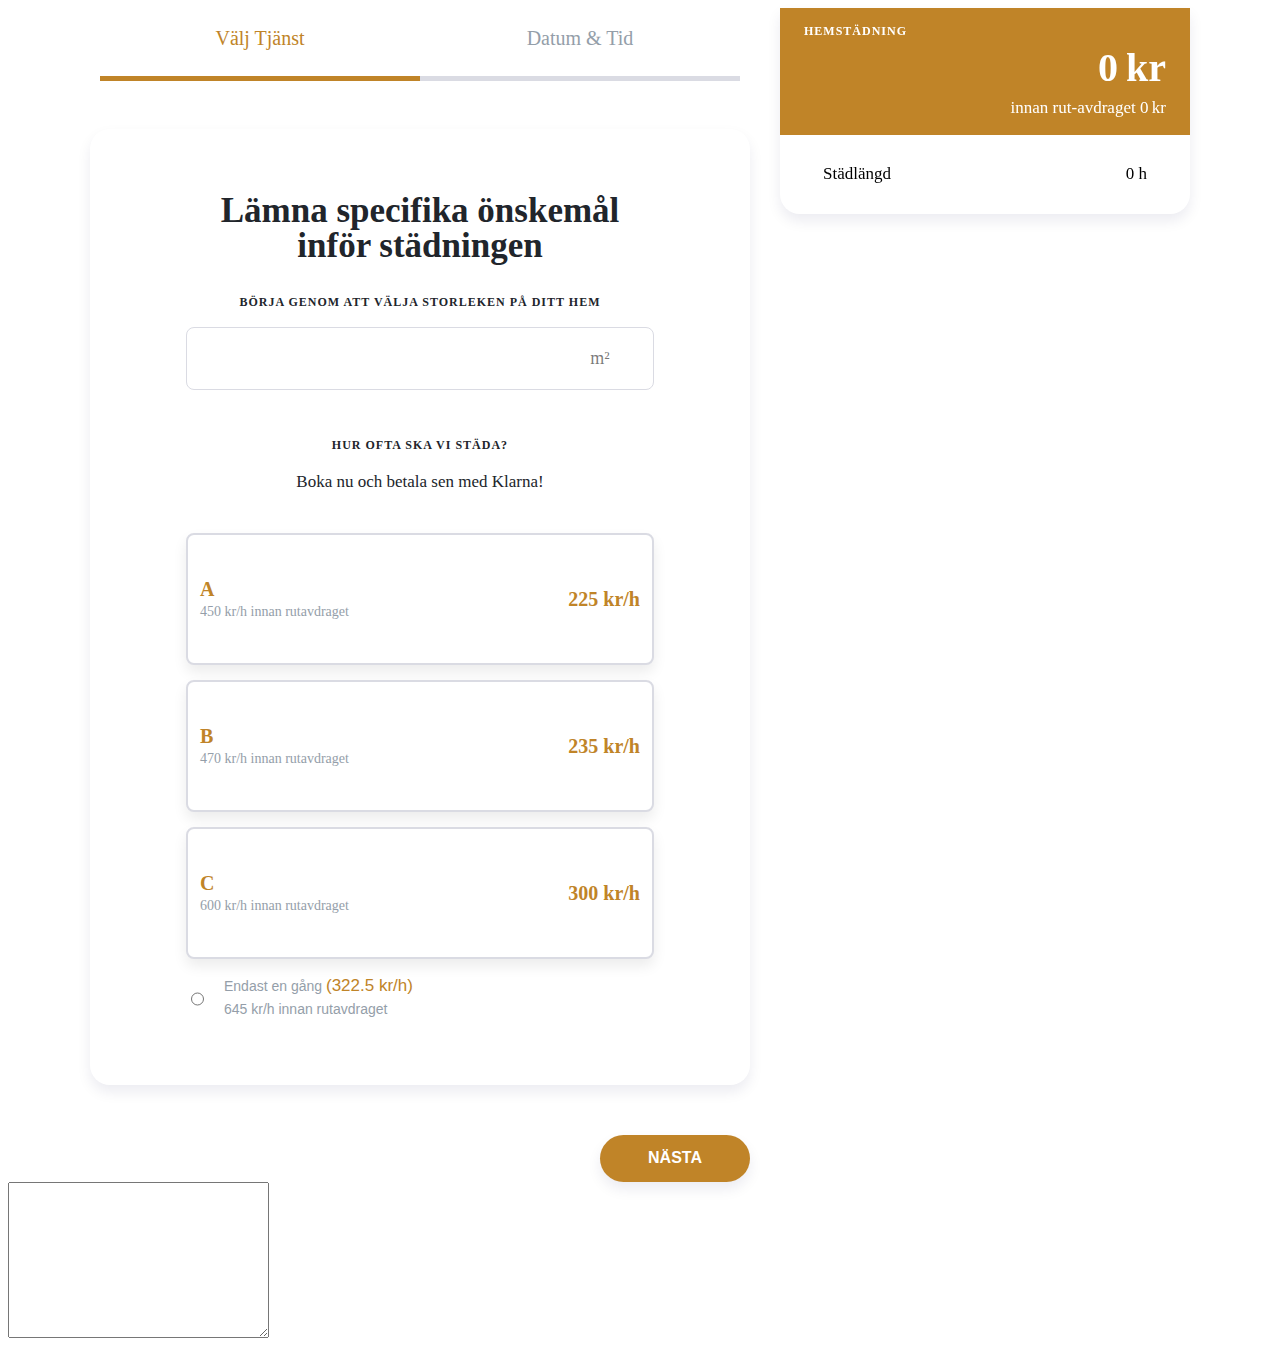
==== form.html @ 4c9d1852 "from submit" ====
<!doctype html>
<html lang="en">

<head>
    <meta charset="utf-8">
    <meta name="viewport" content="width=device-width, initial-scale=1">
    <title>Bootstrap demo</title>
    <link rel="stylesheet" href="style.css">
    
</head>

<body class="">
    <div class="multistepFormContainer">
        <div class="formContainer">
            <div class="containerLeft">
                <div class="buttons">
                    <ul class="button-list">
                        <li class="step_one activeButton">Välj Tjänst</li>
                        <li class="step_two">Datum & Tid</li>
                    </ul>
                </div>
                <div class="boxContainer" data-step=1>
                    <!-- NOTE first step  -->
                    <div class="mainContainer ">

                        <div class="title">
                            <h2>Lämna specifika önskemål inför städningen</h2>
                            <p>BÖRJA GENOM ATT VÄLJA STORLEKEN PÅ DITT HEM</p>
                        </div>
                        <div class="inputFieldArea form_fields">
                            <input type="text">
                            <div class="mesurementContainer">m²</div>
                        </div>
                        <div class="cleaningDurationFieldsContainer hidden">
                            <div class="title">
                                <p>BÖRJA GENOM ATT VÄLJA STORLEKEN PÅ DITT HEM</p>
                            </div>
                            <div class="inputSelectFieldArea">
                                <select class="cleaningDurationForm" aria-invalid="false" id="duration">
                                    <option value="" disabled=""></option>
                                    <option value="4.5">4.5 timmar (rekommendation)</option>
                                    <option value="5">5 timmar</option>
                                    <option value="5.5">5.5 timmar</option>
                                    <option value="6">6 timmar</option>
                                    <option value="6.5">6.5 timmar</option>
                                    <option value="7">7 timmar</option>
                                    <option value="7.5">7.5 timmar</option>
                                    <option value="8">8 timmar</option>
                                </select>
                                <img class="formSelectFieldArrow" src="https://www.drott24.se/wp-content/uploads/2022/06/down-arrow.svg" alt="">
                            </div>
                        </div>
                        <div class="hurText">
                            <p>HUR OFTA SKA VI STÄDA?</p>
                        </div>
                        <div class="bokaText">
                            <p>Boka nu och betala sen med Klarna!</p>
                        </div>
                        <div class="cardContainer service__Card--Container">
                            <!-- <div class="card active">
                                <div class="left">
                                    <p class="title">Varje vecka</p>
                                    <p class="subtitle">510 kr/h innan rutavdraget</p>
                                </div>
                                <div class="right">
                                    <div class="cardPrice">255 kr/h</div>
                                </div>
                            </div>
                            <div class="card">
                                <div class="left">
                                    <p class="title">Varje vecka</p>
                                    <p class="subtitle">510 kr/h innan rutavdraget</p>
                                </div>
                                <div class="right">
                                    <div class="cardPrice">255 kr/h</div>
                                </div>
                            </div>
                            <div class="card">
                                <div class="left">
                                    <p class="title">Varje vecka</p>
                                    <p class="subtitle">510 kr/h innan rutavdraget</p>
                                </div>
                                <div class="right">
                                    <div class="cardPrice">255 kr/h</div>
                                </div>
                            </div>
                            <div class="checkBoxContainer card">
                                <input type="radio" name="onetimeonly" id="one">
                                <label for="one">Endast en gång (322.5 kr/h)<br><span>645 kr/h innan rutavdraget</span></label>
                            </div> -->
                        </div>
                        
                        <div class="oneTileServiceContainer hidden extra__service--wrapper">
                            <p>
                            Vi rekommenderar regelbunden städning. Vid regelbunden städning kan vi boka in dig med samma städare varje gång.
                            </p>
                            <div class="additionalService">
                                <div class="title">
                                    <div class="hurText">
                                        <p>HUR OFTA SKA VI STÄDA?</p>
                                    </div>
                                    <div class="bokaText">
                                        <p>Boka nu och betala sen med Klarna!</p>
                                    </div>
                                </div>
                                <div class="additionServiceCardContainer">
                                <!-- <div class="card">
                                    <div class="left">
                                        <p class="title">Varje vecka</p>
                                        <p class="subtitle">510 kr/h innan rutavdraget</p>
                                    </div>
                                    <div class="right">
                                        <div class="cardImageContainer">
                                            <img src="freez.svg" alt="">
                                        </div>
                                    </div>
                                    <div class="cardActiveTikMarkContainer hidden">
                                        <img src="tikmark.svg" alt="">
                                    </div>
                                </div> -->
                                </div>
    
                            </div>
                        </div>
                    
                    
                    
                    </div>
                    <!-- NOTE Second Step Form  -->
                    <div class="second--mainContainer hidden">
                        <div class="title">
                            <h2>Var ska vi städa? </h2>
                        </div>
                        <div class="address--container form_fields">
                            <div class="address">
                                <input type="text" class="addressinput" placeholder="Street Address">
                            </div>
                            <div class="postcodeContainer">
                                <input type="text" class="postcode"  placeholder="Post Code" >
                                
                            </div>
                        </div>
                        <div class="petsContainer">
                            <div class="checkboxForPet form_fields">
                                <div class="checkBoxContainer pet--checkbox__conatainer ">
                                    <input type="checkbox" name="pet" id="pet">
                                    <label for="pet">Husdjur finns i hemmet</span></label>
                                </div>
                                <div class="petList hidden">
                                    <div class="subtitle">
                                        <p>Vilket typ av djur? Så att vi kan välja ut en städare som inte är allergisk.</p>
                                    </div>
                                    <div class="checkBoxContainer cat--class form_fields">
                                        <input type="checkbox" name="cat" id="cat">
                                        <label for="cat">Katt</span></label>
                                    </div>
                                    <div class="checkBoxContainer dog--class form_fields">
                                        <input type="checkbox" name="dog" id="dog">
                                        <label for="dog">Hund</span></label>
                                    </div>
                                    <div class="checkBoxContainer otherpet--class form_fields">
                                        <input type="checkbox" name="otehrpet" id="otherpet">
                                        <label for="otherpet">Annat djur</span></label>
                                    </div>
                                </div>
                            </div>
                            <div class="btn">
                                <button class="submit-pet" disabled>Visa tillgänglighet</button>
                            </div>
                            <div class="errMessage"></div>
                        </div>
                    </div>

                    <!-- //NOTE ending point -->
                </div>
                <div class="containerCardStyle second--mainContainer__second hidden">
                    <div class="second--mainContainer ">
                        <div class="title">
                            <h2>När kan vi städa? </h2>
                            <p>Inget inlåsningsavtal – inget åtagande!</p>
                        </div>
                        <div class="correctDateTimeWarningBoard">
                            <div class="icon">
                                
                            </div>
                            <p class="bodyText">Vi behöver din adress först – ta reda på när vi är i ditt område.</p>
                        </div>
                        <div class="inputFieldsForDateTimeWrapper form_fields hidden">
                            <div class="inputSelectFieldArea">
                                <select class="for_date" aria-invalid="false" id="duration">
                                    <option value="" disabled selected>Välj Datum</option>
                                    <option value="saterday">lördag</option>
                                    <option value="sunday">söndag</option>
                                    <option value="monday">måndag</option>
                                    <option value="tuesday">tisdag</option>
                                    <option value="wednesday">onsdag</option>
                                    <option value="thusday">torsdag</option>
                                    <option value="friday">fredag</option>
                                </select>
                                <img class="formSelectFieldArrow" src="https://www.drott24.se/wp-content/uploads/2022/06/down-arrow.svg" alt="">
                            </div>
                            <div class="inputSelectFieldArea">
                                <select class="for_time" aria-invalid="false" id="duration">
                                    <option value="" disabled selected>Välj tid</option>
                                    <option value="am">AM</option>
                                    <option value="pm">PM</option>
                                </select>
                                <img class="formSelectFieldArrow" src="https://www.drott24.se/wp-content/uploads/2022/06/down-arrow.svg" alt="">
                            </div>
                        </div>
                    </div>
                </div>

                <div class="containerCardStyle second--mainContainer__third hidden">
                    <div class="second--mainContainer ">
                        <div class="title">
                            <h2>Nästan där... </h2>
                            <p>Vårt engagerade kundvårdsteam är alltid här för att hjälpa och kommer att se till att du är 100 % nöjd!</p>
                        </div>
                        <div class="inputFieldsWrapper form_fields">
                            <input class="form_firstName" type="text" placeholder="Förnamn">
                            <input class="form_lastName" type="text" placeholder="Efternamn">
                            <input class="form_email" type="text" placeholder="E-post">
                            <input class="form_phone" type="text" placeholder="Telefon">
                            <input class="form_personalIdentity" type="text" placeholder="Personnummer">
                        </div>
                        <div class="summeryBox">
                           
                        </div>
                    </div>
                </div>

                <div class="previousNextButtonContainer">
                    <div class="previous">
                        <button class="previous"></button>
                    </div>
                    <div class="next">
                        <button class="next"></button>
                    </div>
                </div>
                
            </div>
            <div class="containerRight">
                <div class="card-container">
                    <div class="top-area">
                        <div class="firstText">
                            <h6>HEMSTÄDNING</h6>
                        </div>
                        <div class="secondText">
                            <h2><span class="total__price--main">0</span> kr</h2>
                        </div>
                        <div class="thirdText">
                            <p>innan rut-avdraget
                                <span class="boldText"><span class="total__price--old">0</span> kr</span>
                            </p>
                        </div>
                    </div>
                    <div class="bottom-area">
                        <div class="left">
                            <table>
                                <tbody>
                                    <tr class="header-row serviceCardTitleRow">
                                        <td>
                                            <p class="title">Städlängd</p>
                                        </td>
                                        <td>
                                            <p class="hour">0 h</p>
                                        </td>
                                    </tr>
                                    <tr class="extraFeatureRow hidden">
                                        <td>
                                            <span class="iconContainer">+</span><span class="textContainer">+ <span class="extraMinuteValuePreview">30</span> min extra</span><span class="queryText">?</span>
                                        </td>
                                        <td></td>
                                    </tr>
                                    <tr class="extraFeatureRowsecond hidden">
                                        <td>
                                            <span class="iconContainer">+</span><span class="textContainer">Städmaterial</span><span class="queryText">?</span>
                                        </td>
                                        <td></td>
                                    </tr>
                                    <tr class="userInfoPreview hidden">
                                        <td>
                                            <span class="iconContainer">
                                                <div class="icon">
                                                   
                                                </div>
                                            </span>
                                            <span class="infoContainer"> 
                                                <span class="userNamePreview"> 
                                                    <span class="p_firstName"></span>
                                                    <span class="p_lastName"></span>
                                                </span>
                                                <span class="p_email"></span>
                                                <span class="p_phone"></span>
                                                <span class="p_personalIdentity"></span>
                                            </span> 
                                        </td>
                                        <td></td>
                                    </tr>
                                    <tr class="dateTimePreview hidden">
                                        <td>
                                            <span class="iconContainer">+</span>
                                            <span class="dateTimerContainer"> 
                                                    <span class="p_date"></span>
                                                    <span class="p_time"></span>
                                            </span> 
                                        </td>
                                        <td></td>
                                    </tr>
                                    <tr class="addressListPreview hidden">
                                        <td>
                                            <span class="iconContainer">
                                                <div class="icon">
                                                    
                                                </div>
                                            </span>
                                            <span class="addressPreview">  </span> , 
                                            <span class="postcodePreview">  </span>
                                        </td>
                                        <td></td>
                                    </tr>
                                    <tr class="petListRow hidden">
                                        <td>
                                            <span class="iconContainer">
                                                <div class="icon">
                                                    
                                                </div>
                                            </span> 
                                            <span class="catName hidden"> katt </span> 
                                            <span class="dogName hidden"> hund </span> 
                                            <span class="otherpetName hidden"> annat husdjur </span>
                                        </td>
                                        <td></td>
                                    </tr>
                                </tbody>
                            </table>  
                        </div>
                        <div class="right">
                        </div>
                    </div>
                    <div class="bottom-bottom-area hidden">
                        <table>
                            <tbody>
                                <tr class="rowOne tableTitle ">
                                    <td class="bottom_area_regular_summery--title">Städning 510 kr/h × 0.5 h</td>
                                    <td><span class="bottom_area_regular_summery--price">255</span> kr</td>
                                </tr>
                                <tr class="rowTwo tableTitle">
                                    <td >Svanenmärkta rengöringsmedel</td>
                                    <td><span class="eco-friendly-cleaning-supplies">39</span> kr</td>
                                </tr>
                                <tr class="rowThree summery">
                                    <td><a href="#">Innan RUT-avdraget</a></td>
                                    <td><span class="bottom_area_regular_summery--priceWithCharge"></span> kr</td>
                                </tr>
                                <tr class="rowFourth">
                                    <td>TOTALT</td>
                                    <td><span class="bottom_area_current_summery--priceWithCharge"></span> kr</td>
                                </tr>
                            </tbody>
                        </table>
                    </div>
                </div>
            </div>
        </div>
        <textarea class="finalAllDataArea" name="" id="" cols="30" rows="10"></textarea>
    </div>

    <!-- //NOTE Load JS -->

    <script  src="script.js"></script>
</body>

</html>
---- style.css ----
:focus-visible {
    outline: transparent auto 0px;
}
.hidden{
    display: none !important;
}
button.submit-pet:disabled {
    background: #ccc !important;
}
table{
    width: 100%;
}
td {
    display: flex;
    align-items: center;
}
tr {
    display: flex;
    justify-content: space-between;
}
form.heading--Search_Form {
    display: flex;
    max-width: 600px;
    align-items: center;
    border: 1px solid #ccc;
    padding: 5px;
    border-radius: 100px;
    margin: auto;
}
.heading--Search_Form .inputFieldArea {
    padding: 0;
    margin: 0;
    border-radius: 0;
    border: transparent;
}
.input-area-measurement.inputFieldArea {
    border-right: 1px solid;
}


.formContainer {
    display: flex;
    max-width: 1120px;
    margin: auto;
    justify-content: center;
    flex-wrap: wrap;
    column-gap: 30px;
}
.formContainer>div:nth-child(2) {
    width: 410px;
        position: -webkit-sticky !important;
        position: sticky !important;
        top: 10px;
}
.containerLeft {
    width: 660px;
}
.form_fields input[type=text]{
    width: 80%;
}
.containerCardStyle,.boxContainer {
    border-radius: 20px;
    padding-top: clamp(32px, calc(2rem + ((1vw - 4.14px) * 4.5326)), 64px) ;
    padding-bottom: clamp(32px, calc(2rem + ((1vw - 4.14px) * 4.5326)), 64px) ;
    padding-left:  clamp(48px, calc(3rem + ((1vw - 4.14px) * 6.7989)), 96px);
    padding-right: clamp(48px, calc(3rem + ((1vw - 4.14px) * 6.7989)), 96px);
    margin-top: 32px;
    background-color: rgb(255, 255, 255);
    color: rgb(33, 37, 43);
    transition: box-shadow 300ms cubic-bezier(0.4, 0, 0.2, 1) 0ms;
    box-shadow: rgba(0, 5, 82, 0.08) 0px 7px 14px 0px;
}

/* boxContainer title h2  */
.boxContainer .title h2 {
    padding-bottom: 32px;
    margin: 0px;
    font-size: clamp(25px, calc(1.5625rem + ((1vw - 4.14px) * 1.4164)), 35px);
    font-weight: 900;
    line-height: 1;
    font-family: 'Playfair Display','Georgia',"Times New Roman";
    text-align: center;
    color: inherit;
    transition: all 0.15s ease 0s;
}


/* .box-container .title p  */
.boxContainer .title p {
    margin: 0px;
    font-size: clamp(10px, calc(0.625rem + ((1vw - 4.14px) * 0.2833)), 12px);
    font-weight: 900;
    line-height: 1.33;
    letter-spacing: 1px;
    text-transform: uppercase;
    font-family: 'Playfair Display','Georgia',"Times New Roman";
    text-align: center;
    display: block;
    padding-bottom: 16px;
}

.inputFieldArea {
    width: 100%;
    font-size:clamp(14px, calc(0.875rem + ((1vw - 4.14px) * 0.8499)), 20px);
    line-height: 1.4375em;
    font-family: 'Playfair Display','Georgia',"Times New Roman";
    font-weight: 400;
    color: rgb(33, 37, 43);
    box-sizing: border-box;
    cursor: text;
    display: inline-flex;
    -webkit-box-align: center;
    align-items: center;
    position: relative;
    transition: background-color 200ms cubic-bezier(0, 0, 0.2, 1) 0ms;
    padding-right: 12px;
    background-color: rgb(255, 255, 255);
    border: 1px solid rgb(218, 219, 227);
    border-radius: 8px;
    margin-bottom: 48px;
}
.form_fields input{
    background-color: rgb(255, 255, 255);
    border: 1px solid rgb(218, 219, 227);
    border-radius: 8px;
    letter-spacing: inherit;
    color: currentcolor;
    box-sizing: content-box;
    background: none;
    height: 1.4375em;
    margin: 0px;
    -webkit-tap-highlight-color: transparent;
    display: block;
    animation-name: mui-auto-fill-cancel;
    animation-duration: 10ms;
    padding: 25px 0px 8px 12px;
    padding: 16px;
    font-size:clamp(14px, calc(0.875rem + ((1vw - 4.14px) * 0.8499)), 20px);   
    margin-bottom: 10px; 
}
.checkBoxContainer.pet--checkbox__conatainer {
    display: flex;
    align-items: center;
}
.checkBoxContainer.pet--checkbox__conatainer input{
    margin-bottom: 0;
}
.checkboxForPet.form_fields {
    background-color: rgb(240, 241, 244);
    border-radius: 8px;
    margin-bottom: 24px;
    padding: 8px 16px;
}
.checkBoxContainer.form_fields {
    display: flex;
    align-items: center;
}
.address--container.form_fields {
    display: flex;
    column-gap: 20px;
}
.correctDateTimeWarningBoard {
    background-color: rgb(233, 245, 249);
    text-align: center;
    border-radius: 20px;
    padding-top: 32px;
    padding-bottom: 32px;
}
.title h2 {
    margin: 0px;
    font-size: clamp(25px, calc(1.5625rem + ((1vw - 4.14px) * 1.4164)), 35px);
    font-weight: 900;
    line-height: 1;
    text-align: center;
    color: inherit;
    transition: all 0.15s ease 0s;
}
.title p {
    margin: 0px;
    font-size: clamp(12px, calc(0.75rem + ((1vw - 4.14px) * 0.7082)), 17px);
    line-height: 1.41;
    font-family: "Nunito Sans", Helvetica, sans-serif;
    font-weight: 400;
    margin-top: 20px;
    text-align: center;
    padding-bottom: 24px;
}
.inputFieldsWrapper.form_fields {
    display: flex;
    flex-wrap: wrap;
    justify-content: space-between;
}
 .previousNextButtonContainer div.previous {
     justify-content: start;
 }
.inputFieldsWrapper.form_fields input{
    width: 100%;
}
.inputFieldsWrapper.form_fields input.form_firstName {
    width: 40%;
}
 .inputFieldsWrapper.form_fields input.form_lastName {
    width: 40%;
}
.inputFieldArea input {
    font: inherit;
    letter-spacing: inherit;
    color: currentcolor;
    border: 0px;
    box-sizing: content-box;
    background: none;
    height: 1.4375em;
    margin: 0px;
    -webkit-tap-highlight-color: transparent;
    display: block;
    min-width: 0px;
    width: 100%;
    animation-name: mui-auto-fill-cancel;
    animation-duration: 10ms;
    padding: 25px 0px 8px 12px;
    padding: 16px;
    font-size:clamp(14px, calc(0.875rem + ((1vw - 4.14px) * 0.8499)), 20px);

}
.mesurementContainer {
    display: flex;
    height: 0.01em;
    max-height: 2em;
    -webkit-box-align: center;
    align-items: center;
    white-space: nowrap;
    color: rgba(0, 0, 0, 0.54);
    margin-left: 8px;
    pointer-events: none;
    margin-top: 0px !important;
    font-size: 18px;
}

/* .hurText p  */
.hurText p {
    margin: 0px;
    font-size: clamp(10px, calc(0.625rem + ((1vw - 4.14px) * 0.2833)), 12px);
    font-weight: 900;
    line-height: 1.33;
    letter-spacing: 1px;
    text-transform: uppercase;
    font-family: 'Playfair Display','Georgia',"Times New Roman";
    text-align: center;
    padding-bottom: 16px;
}

.bokaText p {
    margin: 0px;
    font-size: clamp(12px, calc(0.75rem + ((1vw - 4.14px) * 0.7082)), 17px);
    line-height: 1.41;
    font-family: 'Playfair Display','Georgia',"Times New Roman";
    font-weight: 400;
    text-align: center;
    padding-bottom: 24px;
}

.additionServiceCardContainer .card,.cardContainer .card:not(.checkBoxContainer) {
    position: relative;
    display: flex;
    -webkit-box-pack: justify;
    justify-content: space-between;
    -webkit-box-align: center;
    align-items: center;
    min-height: 104px;
    padding: 12px;
    border: 2px solid rgb(218, 219, 227);
    border-radius: 8px;
    box-shadow: rgb(0 0 0 / 8%) 0px 7px 14px 0px;
    cursor: pointer;
    background-color: rgb(255, 255, 255);
    margin: 15px 0;
    cursor: pointer;
}
.additionServiceCardContainer .card.active,.cardContainer .card.active:not(.checkBoxContainer) {
    
    border: 2px solid #C08428;
    box-shadow: rgba(0, 0, 0, 0.08) 0px 7px 14px 0px;
}
 .card p.title {
    margin: 0px;
    font-size:clamp(14px, calc(0.875rem + ((1vw - 4.14px) * 0.8499)), 20px);
    line-height: 1.4;
    font-family: 'Playfair Display','Georgia',"Times New Roman";
    color: #C08428;
    font-weight: 900;
}
.card p.subtitle {
    margin: 0px;
    font-size: clamp(12px, calc(0.75rem + ((1vw - 4.14px) * 0.2833)), 14px);
    line-height: 1.35;
    font-family: 'Playfair Display','Georgia',"Times New Roman";
    font-weight: 400;
    color: rgb(148, 158, 169);
}
.card .cardPrice {
    margin: 0px;
    font-size:clamp(14px, calc(0.875rem + ((1vw - 4.14px) * 0.8499)), 20px);
    line-height: 1.4;
    font-family: 'Playfair Display','Georgia',"Times New Roman";
    overflow: hidden;
    text-overflow: ellipsis;
    white-space: nowrap;
    color: #C08428;
    font-weight: 900;
}
.containerRight .card-container {
    border-radius: 0 0 20px 20px;
    background-color: rgb(255, 255, 255);
    box-shadow: rgba(0, 5, 82, 0.08) 0px 7px 14px 0px;
    margin-bottom: 32px;
    padding-bottom: 1px;
}
.containerRight .top-area {
    color: #fff;
    padding-top: 16px;
    padding-left: clamp(18px, calc(1.125rem + ((1vw - 4.14px) * 0.8499)), 24px);
    padding-right: clamp(18px, calc(1.125rem + ((1vw - 4.14px) * 0.8499)), 24px);
    pointer-events: all;
    padding-bottom: 15px;
    background-color: #C08428;
}
.firstText h6 {
    margin: 0px;
    font-size: clamp(10px, calc(0.625rem + ((1vw - 4.14px) * 0.2833)), 12px);
    font-weight: 900;
    line-height: 1.33;
    letter-spacing: 1px;
    text-transform: uppercase;
    font-family: 'Playfair Display','Georgia',"Times New Roman";
    color: inherit;
}
.secondText h2 {
    font-size: clamp(30px, calc(1.875rem + ((1vw - 4.14px) * 1.4164)), 40px);
    font-family: 'Playfair Display','Georgia',"Times New Roman";
    line-height: 1.4;
    text-align: end;
    margin: 0;
    color:white;
}
.thirdText p {
    text-align: end;
    margin: 0;
    margin: 0px;
    font-size: clamp(12px, calc(0.75rem + ((1vw - 4.14px) * 0.7082)), 17px);
    line-height: 1.41;
    font-family: 'Playfair Display','Georgia',"Times New Roman";
    font-weight: 400;
}

.bottom-area {
    margin-left: 40px;
    margin-right: 40px;
    margin-top: 24px;
    margin-bottom: 8px;
    padding-bottom: 8px;
}

.containerRight table td:nth-child(2){
    text-align: right;
}

.bottom-area p.title {
    margin: 0px;
    font-size: clamp(12px, calc(0.75rem + ((1vw - 4.14px) * 0.7082)), 17px);
    line-height: 1.41;
    font-family: 'Playfair Display','Georgia',"Times New Roman";
    font-weight: 400;
}
table p.hour {
    margin: 0px;
    font-size: clamp(12px, calc(0.75rem + ((1vw - 4.14px) * 0.7082)), 17px);
    line-height: 1.41;
    font-family: 'Playfair Display','Georgia',"Times New Roman";
    font-weight: 400;
}
span.textContainer {
    margin: 0px;
    font-size: clamp(12px, calc(0.75rem + ((1vw - 4.14px) * 0.7082)), 17px);
    line-height: 1.41;
    font-family: 'Playfair Display','Georgia',"Times New Roman";
    font-weight: 400;
    padding-left: 16px;
}
span.queryText {
    font-size: 9px;
    border: 1px solid #c7c7c7;
    height: 10px;
    width: 10px !important;
    color: #c7c7c7;
    margin-left: 5px;
    display: inline-block;
    text-align: center;
    border-radius: 50%;
}
tr.header-row {
    margin-bottom: 8px;
}
.bottom-bottom-area {
    margin-left: 12px;
    margin-right: 12px;
    margin-bottom: 10px;
    padding-left: 28px;
    padding-right: 28px;
    background-color: rgb(240, 241, 244);
    border-radius: 8px;
    padding-top: 24px;
    padding-bottom: 24px;
}
.tableTitle td{
    margin: 0px;
    font-size: clamp(12px, calc(0.75rem + ((1vw - 4.14px) * 0.2833)), 14px);
    line-height: 1.35;
    font-family: 'Playfair Display','Georgia',"Times New Roman";
    font-weight: 400;
}

tr.rowThree.summery {
    border-top: 1px solid rgb(223, 224, 231);
    margin-top: 16px;
    padding-top: 8px;
}
tr.rowThree td,tr.rowThree td a {
    margin: 0px;
    font-size: clamp(12px, calc(0.75rem + ((1vw - 4.14px) * 0.2833)), 14px);
    line-height: 1.35;
    font-family: 'Playfair Display','Georgia',"Times New Roman";
    font-weight: 400;
    color: rgb(148, 158, 169);
    text-decoration: underline rgba(148, 158, 169, 0.4);
}
tr.rowFourth td {
    margin: 0px;
    font-size: clamp(10px, calc(0.625rem + ((1vw - 4.14px) * 0.2833)), 12px);
    font-weight: 900;
    line-height: 1.33;
    letter-spacing: 1px;
    text-transform: uppercase;
    font-family: 'Playfair Display','Georgia',"Times New Roman";
}
tr.rowFourth {
    padding-top: 10px;
}
ul.button-list {
    padding: 0;
    list-style: none;
    display: flex;
    justify-content: space-between;
}
ul.button-list li.activeButton {
    margin: 0px;
    font-size:clamp(14px, calc(0.875rem + ((1vw - 4.14px) * 0.8499)), 20px);
    line-height: 1.4;
    font-family: 'Playfair Display','Georgia',"Times New Roman";
    font-weight: 400;
    color: #C08428;
    border-bottom-color:#C08428;
}
ul.button-list li {
    margin: 0px;
    font-size:clamp(14px, calc(0.875rem + ((1vw - 4.14px) * 0.8499)), 20px);
    line-height: 1.4;
    font-family: 'Playfair Display','Georgia',"Times New Roman";
    font-weight: 400;
    color: rgb(148, 158, 169);
    padding-bottom: 24px;
    border-bottom: 5px solid #dadbe3;
    width: 100%;
    text-align: center;
}
.buttons {
    margin: auto 10px 48px;
}

select#duration option {
    background-color: rgb(255, 255, 255);
    color: #21252b;
    padding-left: 16px;
}
select#duration {
    color: #21252b;
    font-size:clamp(14px, calc(0.875rem + ((1vw - 4.14px) * 0.8499)), 20px);
    padding-left: 16px;
    appearance: none;
    user-select: none;
    border-radius: 0px;
    cursor: pointer;
    color: currentcolor;
    border: 0px;
    box-sizing: content-box;
    background: none;
    height: 1.4375em;
    margin: 0px;
    -webkit-tap-highlight-color: transparent;
    display: block;
    min-width: 0px;
    width: 100%;
    animation-name: mui-auto-fill-cancel;
    animation-duration: 10ms;
    padding: 16px 32px 16px 16px;
    font-family: 'Playfair Display','Georgia',"Times New Roman";
}
.inputSelectFieldArea {
    font-size:clamp(14px, calc(0.875rem + ((1vw - 4.14px) * 0.8499)), 20px);
    line-height: 1.4375em;
    font-family: 'Playfair Display','Georgia',"Times New Roman";
    font-weight: 400;
    color: rgb(33, 37, 43);
    box-sizing: border-box;
    cursor: text;
    display: inline-flex;
    -webkit-box-align: center;
    align-items: center;
    position: relative;
    transition: background-color 200ms cubic-bezier(0, 0, 0.2, 1) 0ms;
    background-color: rgb(255, 255, 255);
    border: 1px solid rgb(218, 219, 227);
    border-radius: 8px;
    width: 100%;
    margin-bottom: 48px;
}
 img.formSelectFieldArrow {
    user-select: none;
    width: 1em;
    height: 1em;
    display: inline-block;
    fill: currentcolor;
    flex-shrink: 0;
    transition: fill 200ms cubic-bezier(0.4, 0, 0.2, 1) 0ms;
    position: absolute;
    right: 7px;
    top: calc(50% - 0.5em);
    pointer-events: none;
    color: rgba(0, 0, 0, 0.54);
}
.cardImageContainer img{
        display: flex;
            -webkit-box-align: center;
            align-items: center;
            -webkit-box-pack: center;
            justify-content: center;
            flex: 0 0 80px;
            width: 80px;
            height: 80px;
            border-radius: 10px;
            background-color: rgb(179, 227, 242);
            padding: 0px;
}
.cardActiveTikMarkContainer {
    position: absolute;
    color: white;
    top: 16px;
    right: 3px;
}
.checkBoxContainer {
    display: flex;

}
.checkBoxContainer input {
    margin-right: 20px;
}
.checkBoxContainer label {
    font-size: clamp(12px, calc(0.75rem + ((1vw - 4.14px) * 0.7082)), 17px);
    color: #C08428;
    margin: 0px;
    line-height: 1.4;
    font-family: "Nunito Sans", Helvetica, sans-serif;
    font-weight: 400;
    cursor: pointer;
}
.checkBoxContainer label span{
    margin: 0px;
    font-size: clamp(12px, calc(0.75rem + ((1vw - 4.14px) * 0.2833)), 14px);
    line-height: 1.35;
    font-family: "Nunito Sans", Helvetica, sans-serif;
    font-weight: 400;
    color: rgb(148, 158, 169);
}
.oneTileServiceContainer p {
    margin: 0px;
    font-size: clamp(12px, calc(0.75rem + ((1vw - 4.14px) * 0.7082)), 17px);
    line-height: 1.41;
    font-family: "Nunito Sans", Helvetica, sans-serif;
    font-weight: 400;
    padding:16px 0 15px;
}
.previousNextButtonContainer{
    padding-top: 50px;
    display: flex;
}
.previousNextButtonContainer div{
    width: 50%;
    display: flex;
    justify-content: end;
}
form.heading--Search_Form button ,.formContainer button {
    display: inline-flex;
    -webkit-box-align: center;
    align-items: center;
    -webkit-box-pack: center;
    justify-content: center;
    box-sizing: border-box;
    -webkit-tap-highlight-color: transparent;
    outline: 0px;
    border: 0px;
    margin: 0px;
    cursor: pointer;
    user-select: none;
    vertical-align: middle;
    appearance: none;
    text-decoration: none;
    font-weight: 900;
    line-height: 1.4;
    text-transform: none;
    font-family: "Nunito Sans", Helvetica, sans-serif;
    font-size: clamp(12px, calc(0.75rem + ((1vw - 4.14px) * 0.5666)), 16px);
    transition: background-color 250ms cubic-bezier(0.4, 0, 0.2, 1) 0ms, box-shadow 250ms cubic-bezier(0.4, 0, 0.2, 1) 0ms, border-color 250ms cubic-bezier(0.4, 0, 0.2, 1) 0ms, color 250ms cubic-bezier(0.4, 0, 0.2, 1) 0ms;
    box-shadow: rgba(0, 5, 82, 0.08) 0px 7px 14px 0px;
    width: 150px;
    color: rgb(255, 255, 255);
    background-color: #C08428;
    position: relative;
    border-radius: 200px;
    white-space: nowrap;
    padding: 12px 28px;
    min-width: 112px;
}
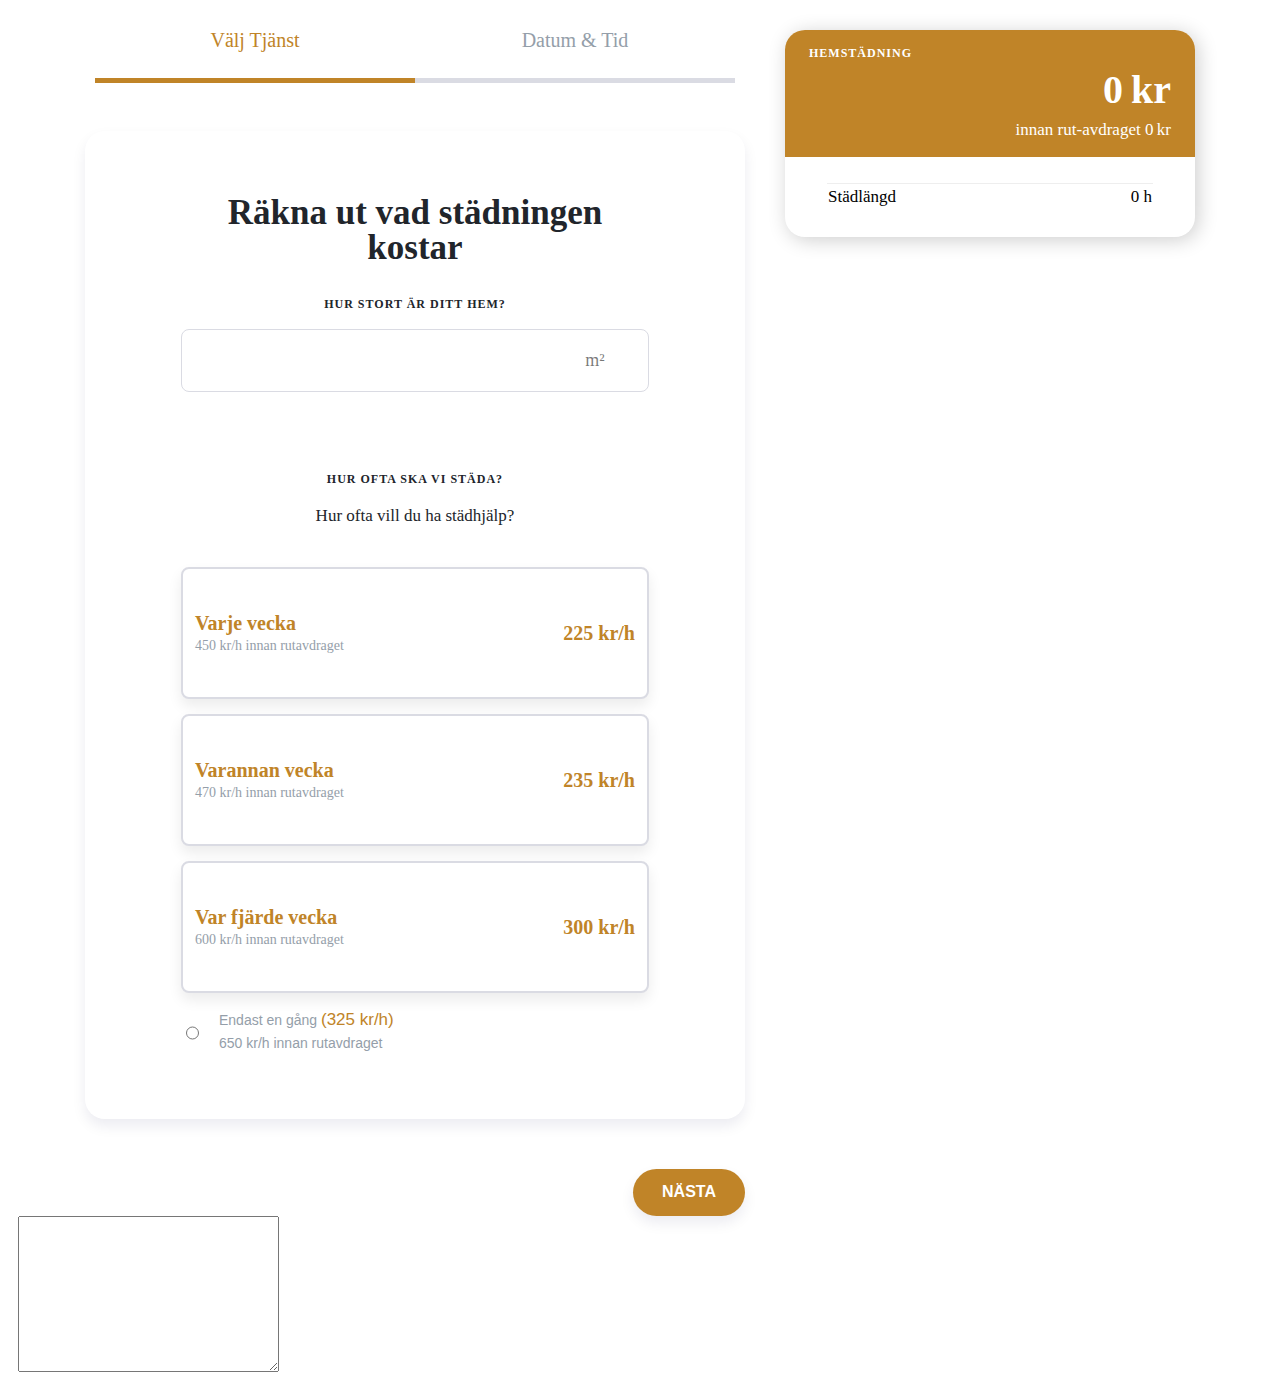
==== commit 7fb78e60: "bug fixing" ====
--- a/form.html
+++ b/form.html
@@ -6,7 +6,7 @@
     <meta name="viewport" content="width=device-width, initial-scale=1">
     <title>Bootstrap demo</title>
     <link rel="stylesheet" href="style.css">
-    
+
 </head>
 
 <body class="">
@@ -24,8 +24,8 @@
                     <div class="mainContainer ">
 
                         <div class="title">
-                            <h2>Lämna specifika önskemål inför städningen</h2>
-                            <p>BÖRJA GENOM ATT VÄLJA STORLEKEN PÅ DITT HEM</p>
+                            <h2>Räkna ut vad städningen kostar</h2>
+                            <p>Hur stort är ditt hem?</p>
                         </div>
                         <div class="inputFieldArea form_fields">
                             <input type="text">
@@ -33,7 +33,7 @@
                         </div>
                         <div class="cleaningDurationFieldsContainer hidden">
                             <div class="title">
-                                <p>BÖRJA GENOM ATT VÄLJA STORLEKEN PÅ DITT HEM</p>
+                                <p>Hur manga timmar ska vi städa?</p>
                             </div>
                             <div class="inputSelectFieldArea">
                                 <select class="cleaningDurationForm" aria-invalid="false" id="duration">
@@ -47,52 +47,55 @@
                                     <option value="7.5">7.5 timmar</option>
                                     <option value="8">8 timmar</option>
                                 </select>
-                                <img class="formSelectFieldArrow" src="https://www.drott24.se/wp-content/uploads/2022/06/down-arrow.svg" alt="">
+                                <img class="formSelectFieldArrow"
+                                    src="https://www.drott24.se/wp-content/uploads/2022/06/down-arrow.svg" alt="">
                             </div>
                         </div>
                         <div class="hurText">
                             <p>HUR OFTA SKA VI STÄDA?</p>
                         </div>
                         <div class="bokaText">
-                            <p>Boka nu och betala sen med Klarna!</p>
+                            <p>Hur ofta vill du ha städhjälp?</p>
                         </div>
                         <div class="cardContainer service__Card--Container">
                             <!-- <div class="card active">
-                                <div class="left">
-                                    <p class="title">Varje vecka</p>
-                                    <p class="subtitle">510 kr/h innan rutavdraget</p>
-                                </div>
-                                <div class="right">
-                                    <div class="cardPrice">255 kr/h</div>
-                                </div>
-                            </div>
-                            <div class="card">
-                                <div class="left">
-                                    <p class="title">Varje vecka</p>
-                                    <p class="subtitle">510 kr/h innan rutavdraget</p>
-                                </div>
-                                <div class="right">
-                                    <div class="cardPrice">255 kr/h</div>
-                                </div>
-                            </div>
-                            <div class="card">
-                                <div class="left">
-                                    <p class="title">Varje vecka</p>
-                                    <p class="subtitle">510 kr/h innan rutavdraget</p>
-                                </div>
-                                <div class="right">
-                                    <div class="cardPrice">255 kr/h</div>
-                                </div>
-                            </div>
-                            <div class="checkBoxContainer card">
-                                <input type="radio" name="onetimeonly" id="one">
-                                <label for="one">Endast en gång (322.5 kr/h)<br><span>645 kr/h innan rutavdraget</span></label>
-                            </div> -->
-                        </div>
-                        
+                                    <div class="left">
+                                        <p class="title">Varje vecka</p>
+                                        <p class="subtitle">510 kr/h innan rutavdraget</p>
+                                    </div>
+                                    <div class="right">
+                                        <div class="cardPrice">255 kr/h</div>
+                                    </div>
+                                </div>
+                                <div class="card">
+                                    <div class="left">
+                                        <p class="title">Varje vecka</p>
+                                        <p class="subtitle">510 kr/h innan rutavdraget</p>
+                                    </div>
+                                    <div class="right">
+                                        <div class="cardPrice">255 kr/h</div>
+                                    </div>
+                                </div>
+                                <div class="card">
+                                    <div class="left">
+                                        <p class="title">Varje vecka</p>
+                                        <p class="subtitle">510 kr/h innan rutavdraget</p>
+                                    </div>
+                                    <div class="right">
+                                        <div class="cardPrice">255 kr/h</div>
+                                    </div>
+                                </div>
+                                <div class="checkBoxContainer card">
+                                    <input type="radio" name="onetimeonly" id="one">
+                                    <label for="one">Endast en gång (322.5 kr/h)<br><span>645 kr/h innan rutavdraget</span></label>
+                                </div> -->
+                        </div>
+
                         <div class="oneTileServiceContainer hidden extra__service--wrapper">
                             <p>
-                            Vi rekommenderar regelbunden städning. Vid regelbunden städning kan vi boka in dig med samma städare varje gång.
+                                Vi rekommenderar regelbunden städning. Vid regelbunden städning kan vi boka in dig med
+                                samma
+                                städare varje gång.
                             </p>
                             <div class="additionalService">
                                 <div class="title">
@@ -104,27 +107,27 @@
                                     </div>
                                 </div>
                                 <div class="additionServiceCardContainer">
-                                <!-- <div class="card">
-                                    <div class="left">
-                                        <p class="title">Varje vecka</p>
-                                        <p class="subtitle">510 kr/h innan rutavdraget</p>
-                                    </div>
-                                    <div class="right">
-                                        <div class="cardImageContainer">
-                                            <img src="freez.svg" alt="">
+                                    <!-- <div class="card">
+                                        <div class="left">
+                                            <p class="title">Varje vecka</p>
+                                            <p class="subtitle">510 kr/h innan rutavdraget</p>
                                         </div>
-                                    </div>
-                                    <div class="cardActiveTikMarkContainer hidden">
-                                        <img src="tikmark.svg" alt="">
-                                    </div>
-                                </div> -->
-                                </div>
-    
-                            </div>
-                        </div>
-                    
-                    
-                    
+                                        <div class="right">
+                                            <div class="cardImageContainer">
+                                                <img src="freez.svg" alt="">
+                                            </div>
+                                        </div>
+                                        <div class="cardActiveTikMarkContainer hidden">
+                                            <img src="tikmark.svg" alt="">
+                                        </div>
+                                    </div> -->
+                                </div>
+
+                            </div>
+                        </div>
+
+
+
                     </div>
                     <!-- NOTE Second Step Form  -->
                     <div class="second--mainContainer hidden">
@@ -133,11 +136,11 @@
                         </div>
                         <div class="address--container form_fields">
                             <div class="address">
-                                <input type="text" class="addressinput" placeholder="Street Address">
+                                <input type="text" class="addressinput" placeholder="Gatuadress">
                             </div>
                             <div class="postcodeContainer">
-                                <input type="text" class="postcode"  placeholder="Post Code" >
-                                
+                                <input type="text" class="postcode" placeholder="Postnummer">
+
                             </div>
                         </div>
                         <div class="petsContainer">
@@ -148,7 +151,8 @@
                                 </div>
                                 <div class="petList hidden">
                                     <div class="subtitle">
-                                        <p>Vilket typ av djur? Så att vi kan välja ut en städare som inte är allergisk.</p>
+                                        <p>Vilket typ av djur? Så att vi kan välja ut en städare som inte är allergisk.
+                                        </p>
                                     </div>
                                     <div class="checkBoxContainer cat--class form_fields">
                                         <input type="checkbox" name="cat" id="cat">
@@ -167,7 +171,7 @@
                             <div class="btn">
                                 <button class="submit-pet" disabled>Visa tillgänglighet</button>
                             </div>
-                            <div class="errMessage"></div>
+                            <div class="errMessage hidden"></div>
                         </div>
                     </div>
 
@@ -181,7 +185,7 @@
                         </div>
                         <div class="correctDateTimeWarningBoard">
                             <div class="icon">
-                                
+
                             </div>
                             <p class="bodyText">Vi behöver din adress först – ta reda på när vi är i ditt område.</p>
                         </div>
@@ -197,15 +201,17 @@
                                     <option value="thusday">torsdag</option>
                                     <option value="friday">fredag</option>
                                 </select>
-                                <img class="formSelectFieldArrow" src="https://www.drott24.se/wp-content/uploads/2022/06/down-arrow.svg" alt="">
+                                <img class="formSelectFieldArrow"
+                                    src="https://www.drott24.se/wp-content/uploads/2022/06/down-arrow.svg" alt="">
                             </div>
                             <div class="inputSelectFieldArea">
                                 <select class="for_time" aria-invalid="false" id="duration">
                                     <option value="" disabled selected>Välj tid</option>
-                                    <option value="am">AM</option>
-                                    <option value="pm">PM</option>
+                                    <option value="am">FM</option>
+                                    <option value="pm">EM</option>
                                 </select>
-                                <img class="formSelectFieldArrow" src="https://www.drott24.se/wp-content/uploads/2022/06/down-arrow.svg" alt="">
+                                <img class="formSelectFieldArrow"
+                                    src="https://www.drott24.se/wp-content/uploads/2022/06/down-arrow.svg" alt="">
                             </div>
                         </div>
                     </div>
@@ -214,18 +220,18 @@
                 <div class="containerCardStyle second--mainContainer__third hidden">
                     <div class="second--mainContainer ">
                         <div class="title">
-                            <h2>Nästan där... </h2>
-                            <p>Vårt engagerade kundvårdsteam är alltid här för att hjälpa och kommer att se till att du är 100 % nöjd!</p>
+                            <h2>Fyll i dina uppgifter </h2>
+                            <p>Offerten är förutsättningslös. Fyll i dina uppgifter så kontaktar vi dig inom kort.</p>
                         </div>
                         <div class="inputFieldsWrapper form_fields">
-                            <input class="form_firstName" type="text" placeholder="Förnamn">
-                            <input class="form_lastName" type="text" placeholder="Efternamn">
-                            <input class="form_email" type="text" placeholder="E-post">
-                            <input class="form_phone" type="text" placeholder="Telefon">
+                            <input class="form_firstName" type="text" placeholder="Förnamn" required>
+                            <input class="form_lastName" type="text" placeholder="Efternamn" required>
+                            <input class="form_email" type="text" placeholder="E-post" required>
+                            <input class="form_phone" type="text" placeholder="Telefon" required>
                             <input class="form_personalIdentity" type="text" placeholder="Personnummer">
                         </div>
                         <div class="summeryBox">
-                           
+
                         </div>
                     </div>
                 </div>
@@ -238,7 +244,7 @@
                         <button class="next"></button>
                     </div>
                 </div>
-                
+
             </div>
             <div class="containerRight">
                 <div class="card-container">
@@ -269,13 +275,15 @@
                                     </tr>
                                     <tr class="extraFeatureRow hidden">
                                         <td>
-                                            <span class="iconContainer">+</span><span class="textContainer">+ <span class="extraMinuteValuePreview">30</span> min extra</span><span class="queryText">?</span>
+                                            <span class="iconContainer">+</span><span class="textContainer">+ <span
+                                                    class="extraMinuteValuePreview">30</span> min extra</span>
                                         </td>
                                         <td></td>
                                     </tr>
                                     <tr class="extraFeatureRowsecond hidden">
                                         <td>
-                                            <span class="iconContainer">+</span><span class="textContainer">Städmaterial</span><span class="queryText">?</span>
+                                            <span class="iconContainer">+</span><span class="textContainer">Vitar med
+                                                rengöringsmedel</span>
                                         </td>
                                         <td></td>
                                     </tr>
@@ -283,28 +291,28 @@
                                         <td>
                                             <span class="iconContainer">
                                                 <div class="icon">
-                                                   
+
                                                 </div>
                                             </span>
-                                            <span class="infoContainer"> 
-                                                <span class="userNamePreview"> 
+                                            <span class="infoContainer">
+                                                <span class="userNamePreview">
                                                     <span class="p_firstName"></span>
                                                     <span class="p_lastName"></span>
                                                 </span>
                                                 <span class="p_email"></span>
                                                 <span class="p_phone"></span>
                                                 <span class="p_personalIdentity"></span>
-                                            </span> 
+                                            </span>
                                         </td>
                                         <td></td>
                                     </tr>
                                     <tr class="dateTimePreview hidden">
                                         <td>
                                             <span class="iconContainer">+</span>
-                                            <span class="dateTimerContainer"> 
-                                                    <span class="p_date"></span>
-                                                    <span class="p_time"></span>
-                                            </span> 
+                                            <span class="dateTimerContainer">
+                                                <span class="p_date"></span>
+                                                <span class="p_time"></span>
+                                            </span>
                                         </td>
                                         <td></td>
                                     </tr>
@@ -312,11 +320,11 @@
                                         <td>
                                             <span class="iconContainer">
                                                 <div class="icon">
-                                                    
+
                                                 </div>
                                             </span>
-                                            <span class="addressPreview">  </span> , 
-                                            <span class="postcodePreview">  </span>
+                                            <span class="addressPreview"> </span> ,
+                                            <span class="postcodePreview"> </span>
                                         </td>
                                         <td></td>
                                     </tr>
@@ -324,17 +332,17 @@
                                         <td>
                                             <span class="iconContainer">
                                                 <div class="icon">
-                                                    
+
                                                 </div>
-                                            </span> 
-                                            <span class="catName hidden"> katt </span> 
-                                            <span class="dogName hidden"> hund </span> 
+                                            </span>
+                                            <span class="catName hidden"> katt </span>
+                                            <span class="dogName hidden"> hund </span>
                                             <span class="otherpetName hidden"> annat husdjur </span>
                                         </td>
                                         <td></td>
                                     </tr>
                                 </tbody>
-                            </table>  
+                            </table>
                         </div>
                         <div class="right">
                         </div>
@@ -347,11 +355,13 @@
                                     <td><span class="bottom_area_regular_summery--price">255</span> kr</td>
                                 </tr>
                                 <tr class="rowTwo tableTitle">
-                                    <td >Svanenmärkta rengöringsmedel</td>
+                                    <td>Svanenmärkta rengöringsmedel</td>
                                     <td><span class="eco-friendly-cleaning-supplies">39</span> kr</td>
                                 </tr>
                                 <tr class="rowThree summery">
-                                    <td><a href="#">Innan RUT-avdraget</a></td>
+                                    <td><a
+                                            href="https://www.skatteverket.se/privat/fastigheterochbostad/rotarbeteochrutarbete/gerarbetetratttillrutavdrag.106.5c1163881590be297b53de7.html">Innan
+                                            RUT-avdraget</a></td>
                                     <td><span class="bottom_area_regular_summery--priceWithCharge"></span> kr</td>
                                 </tr>
                                 <tr class="rowFourth">
@@ -369,7 +379,7 @@
 
     <!-- //NOTE Load JS -->
 
-    <script  src="script.js"></script>
+    <script src="script.js"></script>
 </body>
 
 </html>--- a/style.css
+++ b/style.css
@@ -1,43 +1,69 @@
-
-:focus-visible {
-    outline: transparent auto 0px;
-}
-.hidden{
-    display: none !important;
-}
-button.submit-pet:disabled {
-    background: #ccc !important;
-}
-table{
-    width: 100%;
-}
-td {
-    display: flex;
-    align-items: center;
-}
-tr {
-    display: flex;
-    justify-content: space-between;
-}
+/* //////////////////multiform */
+.multistepFormContainer {
+    margin: 10px;
+}
+
+input#datepicker {
+    border: none;
+}
+
 form.heading--Search_Form {
     display: flex;
     max-width: 600px;
     align-items: center;
     border: 1px solid #ccc;
-    padding: 5px;
+    padding: 5px 10px;
     border-radius: 100px;
     margin: auto;
-}
+    overflow: hidden;
+    background: #fff;
+}
+
+.mesurementContainer {
+    padding-right: 10px;
+}
+
 .heading--Search_Form .inputFieldArea {
     padding: 0;
     margin: 0;
     border-radius: 0;
     border: transparent;
 }
+
 .input-area-measurement.inputFieldArea {
     border-right: 1px solid;
 }
 
+
+button.submit-pet:disabled {
+    background: #ccc !important;
+}
+
+:focus-visible {
+    outline: transparent 0px;
+}
+
+.form_fields input[type=text] {
+    width: 80%;
+}
+
+.hidden {
+    display: none !important;
+}
+
+table {
+    width: 100%;
+}
+
+td {
+    display: flex;
+    align-items: center;
+}
+
+tr {
+    display: flex;
+    justify-content: space-between;
+}
 
 .formContainer {
     display: flex;
@@ -45,25 +71,23 @@
     margin: auto;
     justify-content: center;
     flex-wrap: wrap;
-    column-gap: 30px;
-}
+    column-gap: 40px;
+}
+
 .formContainer>div:nth-child(2) {
     width: 410px;
-        position: -webkit-sticky !important;
-        position: sticky !important;
-        top: 10px;
-}
+}
+
 .containerLeft {
     width: 660px;
 }
-.form_fields input[type=text]{
-    width: 80%;
-}
-.containerCardStyle,.boxContainer {
+
+.containerCardStyle,
+.boxContainer {
     border-radius: 20px;
-    padding-top: clamp(32px, calc(2rem + ((1vw - 4.14px) * 4.5326)), 64px) ;
-    padding-bottom: clamp(32px, calc(2rem + ((1vw - 4.14px) * 4.5326)), 64px) ;
-    padding-left:  clamp(48px, calc(3rem + ((1vw - 4.14px) * 6.7989)), 96px);
+    padding-top: clamp(32px, calc(2rem + ((1vw - 4.14px) * 4.5326)), 64px);
+    padding-bottom: clamp(32px, calc(2rem + ((1vw - 4.14px) * 4.5326)), 64px);
+    padding-left: clamp(48px, calc(3rem + ((1vw - 4.14px) * 6.7989)), 96px);
     padding-right: clamp(48px, calc(3rem + ((1vw - 4.14px) * 6.7989)), 96px);
     margin-top: 32px;
     background-color: rgb(255, 255, 255);
@@ -79,7 +103,7 @@
     font-size: clamp(25px, calc(1.5625rem + ((1vw - 4.14px) * 1.4164)), 35px);
     font-weight: 900;
     line-height: 1;
-    font-family: 'Playfair Display','Georgia',"Times New Roman";
+    font-family: 'Playfair Display', 'Georgia', "Times New Roman";
     text-align: center;
     color: inherit;
     transition: all 0.15s ease 0s;
@@ -94,7 +118,7 @@
     line-height: 1.33;
     letter-spacing: 1px;
     text-transform: uppercase;
-    font-family: 'Playfair Display','Georgia',"Times New Roman";
+    font-family: 'Playfair Display', 'Georgia', "Times New Roman";
     text-align: center;
     display: block;
     padding-bottom: 16px;
@@ -102,9 +126,9 @@
 
 .inputFieldArea {
     width: 100%;
-    font-size:clamp(14px, calc(0.875rem + ((1vw - 4.14px) * 0.8499)), 20px);
+    font-size: clamp(14px, calc(0.875rem + ((1vw - 4.14px) * 0.8499)), 20px);
     line-height: 1.4375em;
-    font-family: 'Playfair Display','Georgia',"Times New Roman";
+    font-family: 'Playfair Display', 'Georgia', "Times New Roman";
     font-weight: 400;
     color: rgb(33, 37, 43);
     box-sizing: border-box;
@@ -120,7 +144,8 @@
     border-radius: 8px;
     margin-bottom: 48px;
 }
-.form_fields input{
+
+.form_fields input {
     background-color: rgb(255, 255, 255);
     border: 1px solid rgb(218, 219, 227);
     border-radius: 8px;
@@ -136,37 +161,44 @@
     animation-duration: 10ms;
     padding: 25px 0px 8px 12px;
     padding: 16px;
-    font-size:clamp(14px, calc(0.875rem + ((1vw - 4.14px) * 0.8499)), 20px);   
-    margin-bottom: 10px; 
-}
+    font-size: clamp(14px, calc(0.875rem + ((1vw - 4.14px) * 0.8499)), 20px);
+    margin-bottom: 10px;
+}
+
 .checkBoxContainer.pet--checkbox__conatainer {
     display: flex;
     align-items: center;
 }
-.checkBoxContainer.pet--checkbox__conatainer input{
+
+.checkBoxContainer.pet--checkbox__conatainer input {
     margin-bottom: 0;
 }
+
 .checkboxForPet.form_fields {
     background-color: rgb(240, 241, 244);
     border-radius: 8px;
     margin-bottom: 24px;
     padding: 8px 16px;
 }
+
 .checkBoxContainer.form_fields {
     display: flex;
     align-items: center;
 }
+
 .address--container.form_fields {
     display: flex;
     column-gap: 20px;
 }
+
 .correctDateTimeWarningBoard {
-    background-color: rgb(233, 245, 249);
+    background-color: rgb(240, 241, 244);
     text-align: center;
     border-radius: 20px;
     padding-top: 32px;
     padding-bottom: 32px;
 }
+
 .title h2 {
     margin: 0px;
     font-size: clamp(25px, calc(1.5625rem + ((1vw - 4.14px) * 1.4164)), 35px);
@@ -176,33 +208,45 @@
     color: inherit;
     transition: all 0.15s ease 0s;
 }
+
+.hurText {
+    margin-top: 32px;
+}
+
 .title p {
     margin: 0px;
     font-size: clamp(12px, calc(0.75rem + ((1vw - 4.14px) * 0.7082)), 17px);
     line-height: 1.41;
     font-family: "Nunito Sans", Helvetica, sans-serif;
     font-weight: 400;
-    margin-top: 20px;
+    margin-top: 5px;
     text-align: center;
     padding-bottom: 24px;
-}
+    margin-bottom: 25px;
+}
+
 .inputFieldsWrapper.form_fields {
     display: flex;
     flex-wrap: wrap;
     justify-content: space-between;
 }
- .previousNextButtonContainer div.previous {
-     justify-content: start;
- }
-.inputFieldsWrapper.form_fields input{
+
+.previousNextButtonContainer div.previous {
+    justify-content: start;
+}
+
+.inputFieldsWrapper.form_fields input {
     width: 100%;
 }
+
 .inputFieldsWrapper.form_fields input.form_firstName {
     width: 40%;
 }
- .inputFieldsWrapper.form_fields input.form_lastName {
+
+.inputFieldsWrapper.form_fields input.form_lastName {
     width: 40%;
 }
+
 .inputFieldArea input {
     font: inherit;
     letter-spacing: inherit;
@@ -220,9 +264,10 @@
     animation-duration: 10ms;
     padding: 25px 0px 8px 12px;
     padding: 16px;
-    font-size:clamp(14px, calc(0.875rem + ((1vw - 4.14px) * 0.8499)), 20px);
-
-}
+    font-size: clamp(14px, calc(0.875rem + ((1vw - 4.14px) * 0.8499)), 20px);
+
+}
+
 .mesurementContainer {
     display: flex;
     height: 0.01em;
@@ -245,7 +290,7 @@
     line-height: 1.33;
     letter-spacing: 1px;
     text-transform: uppercase;
-    font-family: 'Playfair Display','Georgia',"Times New Roman";
+    font-family: 'Playfair Display', 'Georgia', "Times New Roman";
     text-align: center;
     padding-bottom: 16px;
 }
@@ -254,13 +299,14 @@
     margin: 0px;
     font-size: clamp(12px, calc(0.75rem + ((1vw - 4.14px) * 0.7082)), 17px);
     line-height: 1.41;
-    font-family: 'Playfair Display','Georgia',"Times New Roman";
+    font-family: 'Playfair Display', 'Georgia', "Times New Roman";
     font-weight: 400;
     text-align: center;
     padding-bottom: 24px;
 }
 
-.additionServiceCardContainer .card,.cardContainer .card:not(.checkBoxContainer) {
+.additionServiceCardContainer .card,
+.cardContainer .card:not(.checkBoxContainer) {
     position: relative;
     display: flex;
     -webkit-box-pack: justify;
@@ -277,45 +323,53 @@
     margin: 15px 0;
     cursor: pointer;
 }
-.additionServiceCardContainer .card.active,.cardContainer .card.active:not(.checkBoxContainer) {
-    
+
+.additionServiceCardContainer .card.active,
+.cardContainer .card.active:not(.checkBoxContainer) {
+
     border: 2px solid #C08428;
     box-shadow: rgba(0, 0, 0, 0.08) 0px 7px 14px 0px;
 }
- .card p.title {
-    margin: 0px;
-    font-size:clamp(14px, calc(0.875rem + ((1vw - 4.14px) * 0.8499)), 20px);
+
+.card p.title {
+    margin: 0px;
+    font-size: clamp(14px, calc(0.875rem + ((1vw - 4.14px) * 0.8499)), 20px);
     line-height: 1.4;
-    font-family: 'Playfair Display','Georgia',"Times New Roman";
+    font-family: 'Playfair Display', 'Georgia', "Times New Roman";
     color: #C08428;
     font-weight: 900;
 }
+
 .card p.subtitle {
     margin: 0px;
     font-size: clamp(12px, calc(0.75rem + ((1vw - 4.14px) * 0.2833)), 14px);
     line-height: 1.35;
-    font-family: 'Playfair Display','Georgia',"Times New Roman";
+    font-family: 'Playfair Display', 'Georgia', "Times New Roman";
     font-weight: 400;
     color: rgb(148, 158, 169);
 }
+
 .card .cardPrice {
     margin: 0px;
-    font-size:clamp(14px, calc(0.875rem + ((1vw - 4.14px) * 0.8499)), 20px);
+    font-size: clamp(14px, calc(0.875rem + ((1vw - 4.14px) * 0.8499)), 20px);
     line-height: 1.4;
-    font-family: 'Playfair Display','Georgia',"Times New Roman";
+    font-family: 'Playfair Display', 'Georgia', "Times New Roman";
     overflow: hidden;
     text-overflow: ellipsis;
     white-space: nowrap;
     color: #C08428;
     font-weight: 900;
 }
+
 .containerRight .card-container {
-    border-radius: 0 0 20px 20px;
+    border-radius: 20px 20px;
     background-color: rgb(255, 255, 255);
-    box-shadow: rgba(0, 5, 82, 0.08) 0px 7px 14px 0px;
+    box-shadow: 3px 3px 20px #cecece, -3px -3px 12px #fff;
+    margin-top: 20px;
     margin-bottom: 32px;
     padding-bottom: 1px;
 }
+
 .containerRight .top-area {
     color: #fff;
     padding-top: 16px;
@@ -324,7 +378,9 @@
     pointer-events: all;
     padding-bottom: 15px;
     background-color: #C08428;
-}
+    border-radius: 20px 20px 0 0;
+}
+
 .firstText h6 {
     margin: 0px;
     font-size: clamp(10px, calc(0.625rem + ((1vw - 4.14px) * 0.2833)), 12px);
@@ -332,24 +388,26 @@
     line-height: 1.33;
     letter-spacing: 1px;
     text-transform: uppercase;
-    font-family: 'Playfair Display','Georgia',"Times New Roman";
+    font-family: 'Playfair Display', 'Georgia', "Times New Roman";
     color: inherit;
 }
+
 .secondText h2 {
     font-size: clamp(30px, calc(1.875rem + ((1vw - 4.14px) * 1.4164)), 40px);
-    font-family: 'Playfair Display','Georgia',"Times New Roman";
+    font-family: 'Playfair Display', 'Georgia', "Times New Roman";
     line-height: 1.4;
     text-align: end;
     margin: 0;
-    color:white;
-}
+    color: white;
+}
+
 .thirdText p {
     text-align: end;
     margin: 0;
     margin: 0px;
     font-size: clamp(12px, calc(0.75rem + ((1vw - 4.14px) * 0.7082)), 17px);
     line-height: 1.41;
-    font-family: 'Playfair Display','Georgia',"Times New Roman";
+    font-family: 'Playfair Display', 'Georgia', "Times New Roman";
     font-weight: 400;
 }
 
@@ -361,7 +419,7 @@
     padding-bottom: 8px;
 }
 
-.containerRight table td:nth-child(2){
+.containerRight table td:nth-child(2) {
     text-align: right;
 }
 
@@ -369,24 +427,27 @@
     margin: 0px;
     font-size: clamp(12px, calc(0.75rem + ((1vw - 4.14px) * 0.7082)), 17px);
     line-height: 1.41;
-    font-family: 'Playfair Display','Georgia',"Times New Roman";
-    font-weight: 400;
-}
+    font-family: 'Playfair Display', 'Georgia', "Times New Roman";
+    font-weight: 400;
+}
+
 table p.hour {
     margin: 0px;
     font-size: clamp(12px, calc(0.75rem + ((1vw - 4.14px) * 0.7082)), 17px);
     line-height: 1.41;
-    font-family: 'Playfair Display','Georgia',"Times New Roman";
-    font-weight: 400;
-}
+    font-family: 'Playfair Display', 'Georgia', "Times New Roman";
+    font-weight: 400;
+}
+
 span.textContainer {
     margin: 0px;
     font-size: clamp(12px, calc(0.75rem + ((1vw - 4.14px) * 0.7082)), 17px);
     line-height: 1.41;
-    font-family: 'Playfair Display','Georgia',"Times New Roman";
+    font-family: 'Playfair Display', 'Georgia', "Times New Roman";
     font-weight: 400;
     padding-left: 16px;
 }
+
 span.queryText {
     font-size: 9px;
     border: 1px solid #c7c7c7;
@@ -398,9 +459,11 @@
     text-align: center;
     border-radius: 50%;
 }
+
 tr.header-row {
     margin-bottom: 8px;
 }
+
 .bottom-bottom-area {
     margin-left: 12px;
     margin-right: 12px;
@@ -412,11 +475,12 @@
     padding-top: 24px;
     padding-bottom: 24px;
 }
-.tableTitle td{
+
+.tableTitle td {
     margin: 0px;
     font-size: clamp(12px, calc(0.75rem + ((1vw - 4.14px) * 0.2833)), 14px);
     line-height: 1.35;
-    font-family: 'Playfair Display','Georgia',"Times New Roman";
+    font-family: 'Playfair Display', 'Georgia', "Times New Roman";
     font-weight: 400;
 }
 
@@ -425,15 +489,18 @@
     margin-top: 16px;
     padding-top: 8px;
 }
-tr.rowThree td,tr.rowThree td a {
+
+tr.rowThree td,
+tr.rowThree td a {
     margin: 0px;
     font-size: clamp(12px, calc(0.75rem + ((1vw - 4.14px) * 0.2833)), 14px);
     line-height: 1.35;
-    font-family: 'Playfair Display','Georgia',"Times New Roman";
+    font-family: 'Playfair Display', 'Georgia', "Times New Roman";
     font-weight: 400;
     color: rgb(148, 158, 169);
     text-decoration: underline rgba(148, 158, 169, 0.4);
 }
+
 tr.rowFourth td {
     margin: 0px;
     font-size: clamp(10px, calc(0.625rem + ((1vw - 4.14px) * 0.2833)), 12px);
@@ -441,31 +508,35 @@
     line-height: 1.33;
     letter-spacing: 1px;
     text-transform: uppercase;
-    font-family: 'Playfair Display','Georgia',"Times New Roman";
-}
+    font-family: 'Playfair Display', 'Georgia', "Times New Roman";
+}
+
 tr.rowFourth {
     padding-top: 10px;
 }
+
 ul.button-list {
     padding: 0;
     list-style: none;
     display: flex;
     justify-content: space-between;
 }
+
 ul.button-list li.activeButton {
     margin: 0px;
-    font-size:clamp(14px, calc(0.875rem + ((1vw - 4.14px) * 0.8499)), 20px);
+    font-size: clamp(14px, calc(0.875rem + ((1vw - 4.14px) * 0.8499)), 20px);
     line-height: 1.4;
-    font-family: 'Playfair Display','Georgia',"Times New Roman";
+    font-family: 'Playfair Display', 'Georgia', "Times New Roman";
     font-weight: 400;
     color: #C08428;
-    border-bottom-color:#C08428;
-}
+    border-bottom-color: #C08428;
+}
+
 ul.button-list li {
     margin: 0px;
-    font-size:clamp(14px, calc(0.875rem + ((1vw - 4.14px) * 0.8499)), 20px);
+    font-size: clamp(14px, calc(0.875rem + ((1vw - 4.14px) * 0.8499)), 20px);
     line-height: 1.4;
-    font-family: 'Playfair Display','Georgia',"Times New Roman";
+    font-family: 'Playfair Display', 'Georgia', "Times New Roman";
     font-weight: 400;
     color: rgb(148, 158, 169);
     padding-bottom: 24px;
@@ -473,6 +544,7 @@
     width: 100%;
     text-align: center;
 }
+
 .buttons {
     margin: auto 10px 48px;
 }
@@ -482,9 +554,10 @@
     color: #21252b;
     padding-left: 16px;
 }
+
 select#duration {
     color: #21252b;
-    font-size:clamp(14px, calc(0.875rem + ((1vw - 4.14px) * 0.8499)), 20px);
+    font-size: clamp(14px, calc(0.875rem + ((1vw - 4.14px) * 0.8499)), 20px);
     padding-left: 16px;
     appearance: none;
     user-select: none;
@@ -503,12 +576,13 @@
     animation-name: mui-auto-fill-cancel;
     animation-duration: 10ms;
     padding: 16px 32px 16px 16px;
-    font-family: 'Playfair Display','Georgia',"Times New Roman";
-}
+    font-family: 'Playfair Display', 'Georgia', "Times New Roman";
+}
+
 .inputSelectFieldArea {
-    font-size:clamp(14px, calc(0.875rem + ((1vw - 4.14px) * 0.8499)), 20px);
+    font-size: clamp(14px, calc(0.875rem + ((1vw - 4.14px) * 0.8499)), 20px);
     line-height: 1.4375em;
-    font-family: 'Playfair Display','Georgia',"Times New Roman";
+    font-family: 'Playfair Display', 'Georgia', "Times New Roman";
     font-weight: 400;
     color: rgb(33, 37, 43);
     box-sizing: border-box;
@@ -522,9 +596,10 @@
     border: 1px solid rgb(218, 219, 227);
     border-radius: 8px;
     width: 100%;
-    margin-bottom: 48px;
-}
- img.formSelectFieldArrow {
+    margin-bottom: 10px;
+}
+
+img.formSelectFieldArrow {
     user-select: none;
     width: 1em;
     height: 1em;
@@ -538,32 +613,38 @@
     pointer-events: none;
     color: rgba(0, 0, 0, 0.54);
 }
-.cardImageContainer img{
-        display: flex;
-            -webkit-box-align: center;
-            align-items: center;
-            -webkit-box-pack: center;
-            justify-content: center;
-            flex: 0 0 80px;
-            width: 80px;
-            height: 80px;
-            border-radius: 10px;
-            background-color: rgb(179, 227, 242);
-            padding: 0px;
-}
+
+.cardImageContainer img {
+    display: flex;
+    padding: 10px 20px !important;
+    -webkit-box-align: center;
+    align-items: center;
+    -webkit-box-pack: center;
+    justify-content: center;
+    flex: 0 0 80px;
+    width: auto;
+    height: 60px;
+    border-radius: 10px;
+    background-color: #C08528;
+    padding: 0px;
+}
+
 .cardActiveTikMarkContainer {
     position: absolute;
     color: white;
     top: 16px;
     right: 3px;
 }
+
 .checkBoxContainer {
     display: flex;
 
 }
+
 .checkBoxContainer input {
     margin-right: 20px;
 }
+
 .checkBoxContainer label {
     font-size: clamp(12px, calc(0.75rem + ((1vw - 4.14px) * 0.7082)), 17px);
     color: #C08428;
@@ -573,7 +654,8 @@
     font-weight: 400;
     cursor: pointer;
 }
-.checkBoxContainer label span{
+
+.checkBoxContainer label span {
     margin: 0px;
     font-size: clamp(12px, calc(0.75rem + ((1vw - 4.14px) * 0.2833)), 14px);
     line-height: 1.35;
@@ -581,24 +663,29 @@
     font-weight: 400;
     color: rgb(148, 158, 169);
 }
+
 .oneTileServiceContainer p {
     margin: 0px;
     font-size: clamp(12px, calc(0.75rem + ((1vw - 4.14px) * 0.7082)), 17px);
     line-height: 1.41;
     font-family: "Nunito Sans", Helvetica, sans-serif;
     font-weight: 400;
-    padding:16px 0 15px;
-}
-.previousNextButtonContainer{
+    padding: 16px 0 15px;
+}
+
+.previousNextButtonContainer {
     padding-top: 50px;
     display: flex;
 }
-.previousNextButtonContainer div{
+
+.previousNextButtonContainer div {
     width: 50%;
     display: flex;
     justify-content: end;
 }
-form.heading--Search_Form button ,.formContainer button {
+
+form.heading--Search_Form button,
+.formContainer button {
     display: inline-flex;
     -webkit-box-align: center;
     align-items: center;
@@ -621,7 +708,6 @@
     font-size: clamp(12px, calc(0.75rem + ((1vw - 4.14px) * 0.5666)), 16px);
     transition: background-color 250ms cubic-bezier(0.4, 0, 0.2, 1) 0ms, box-shadow 250ms cubic-bezier(0.4, 0, 0.2, 1) 0ms, border-color 250ms cubic-bezier(0.4, 0, 0.2, 1) 0ms, color 250ms cubic-bezier(0.4, 0, 0.2, 1) 0ms;
     box-shadow: rgba(0, 5, 82, 0.08) 0px 7px 14px 0px;
-    width: 150px;
     color: rgb(255, 255, 255);
     background-color: #C08428;
     position: relative;
@@ -629,4 +715,44 @@
     white-space: nowrap;
     padding: 12px 28px;
     min-width: 112px;
+}
+
+@media screen and (max-width: 580px) {
+    .inputFieldsWrapper.form_fields input {
+        width: 100% !important;
+    }
+}
+
+.bottom-area td {
+    border: none !important;
+}
+
+.bottom-area tr {
+    border-top: 1px solid #eee !important;
+}
+
+.bottom-area table {
+    border-top: none !important;
+}
+
+.dateTimerContainer {
+    padding-left: 16px;
+}
+
+.form_fields input[type="checkbox"] {
+    margin-bottom: 0px !important;
+}
+
+.errMessage,
+.errorSmsOnHeader {
+    background: rgba(255, 99, 71, 0.8);
+    padding: 10px 20px;
+    margin-top: 10px;
+    border-radius: 10px;
+    color: #fff;
+}
+
+.petListRow td {
+    display: flex;
+    column-gap: 10px !important;
 }